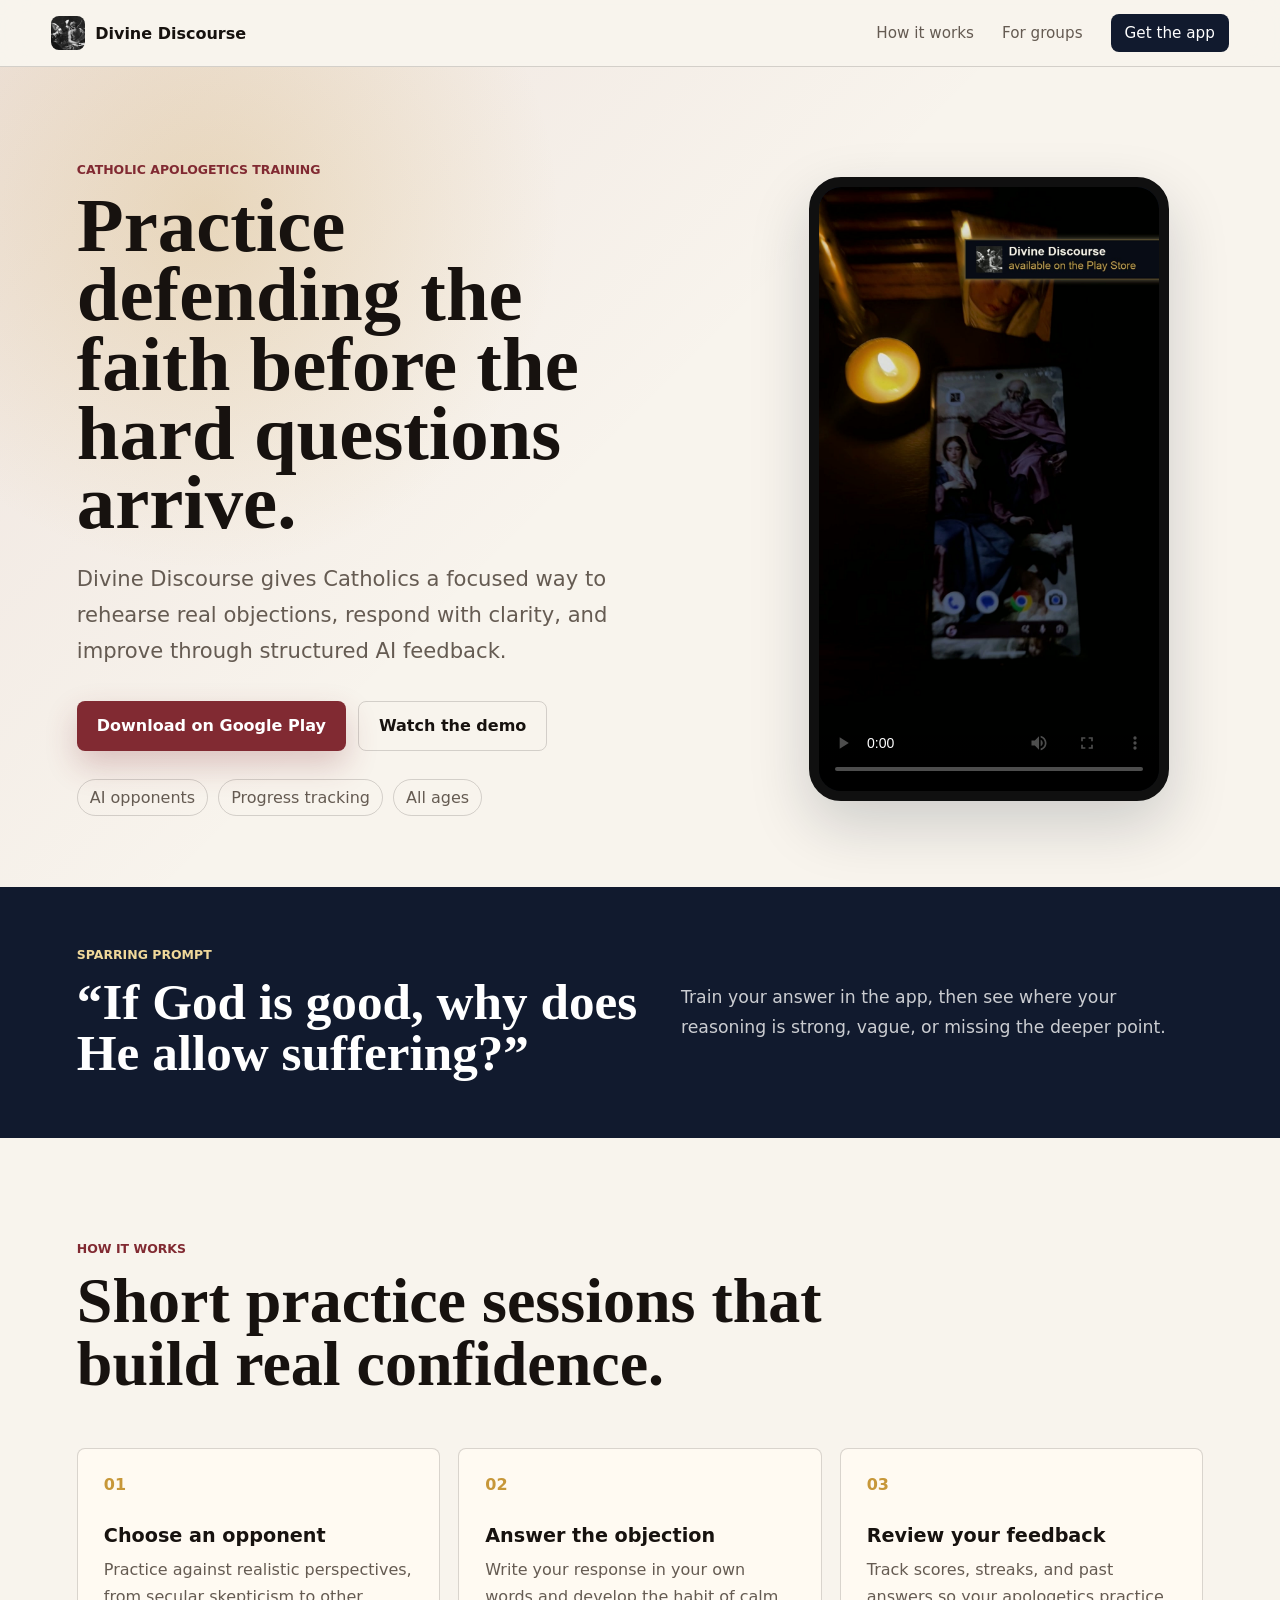
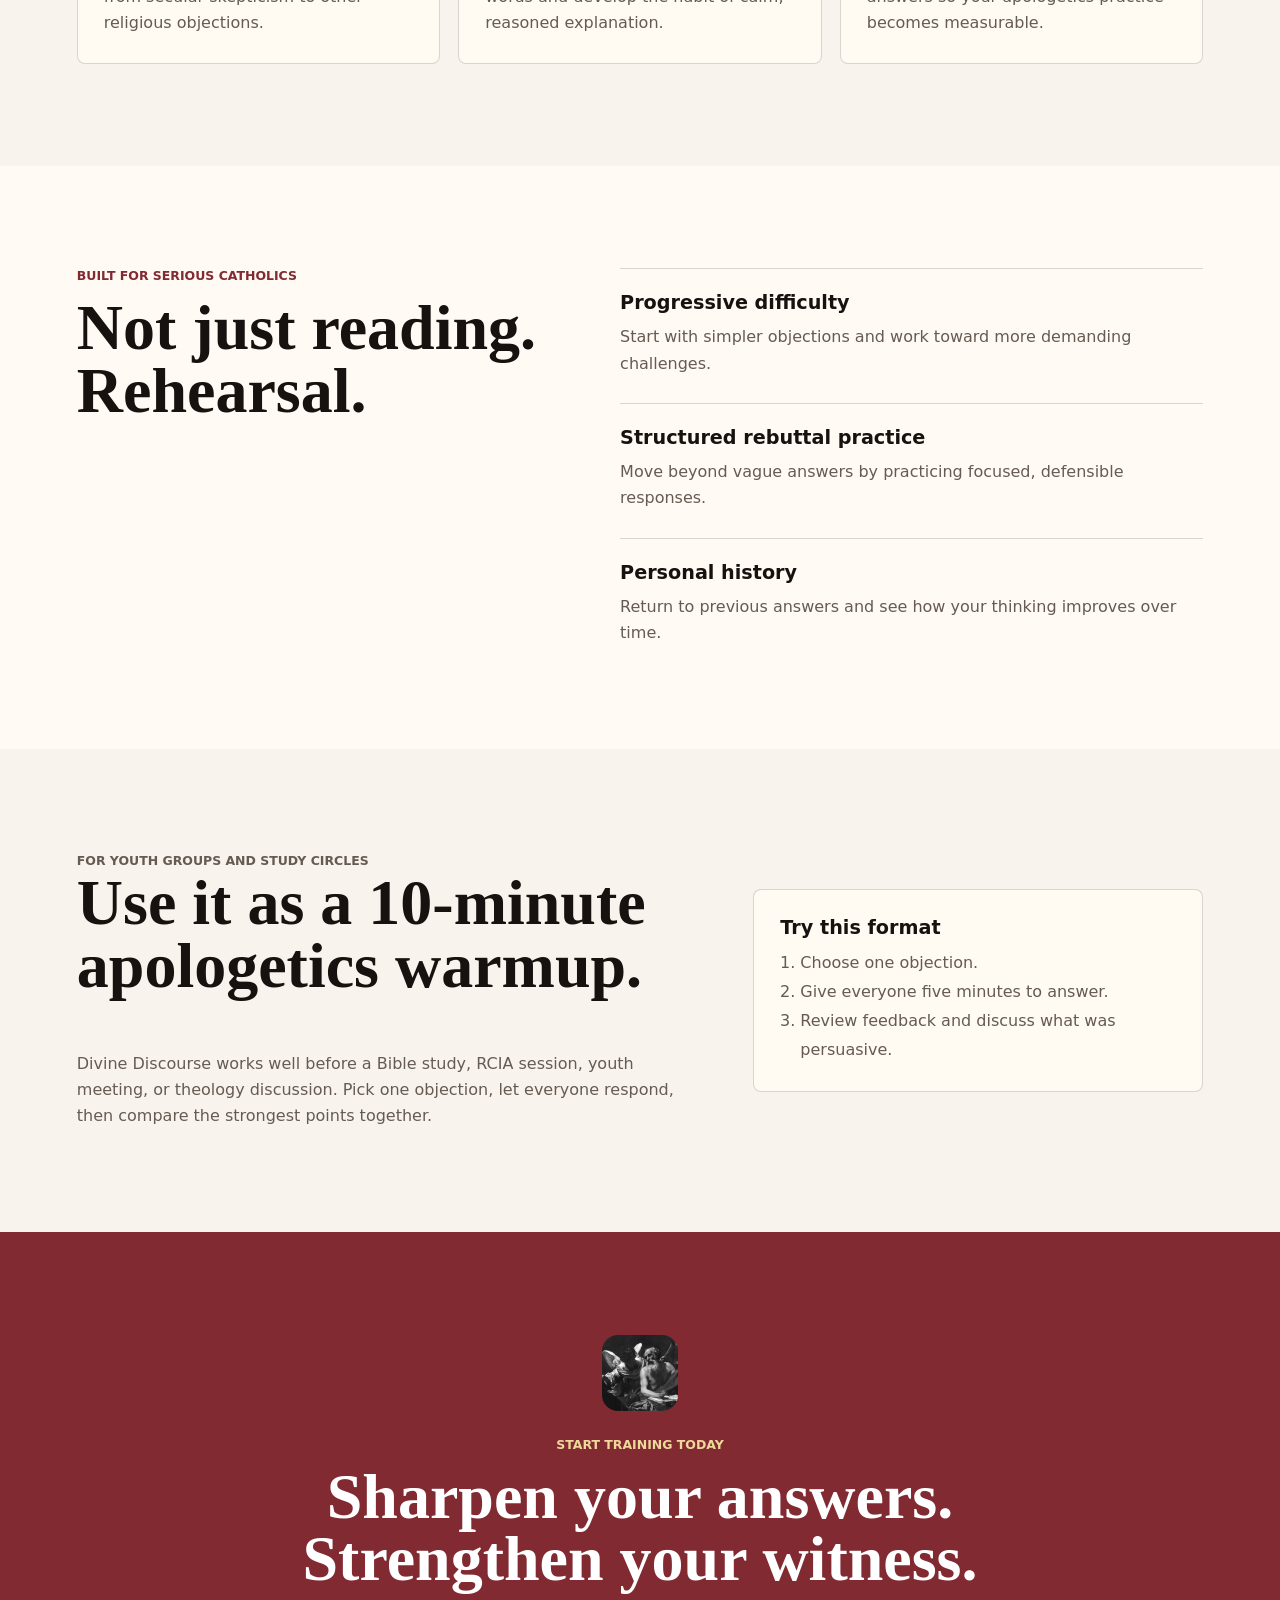
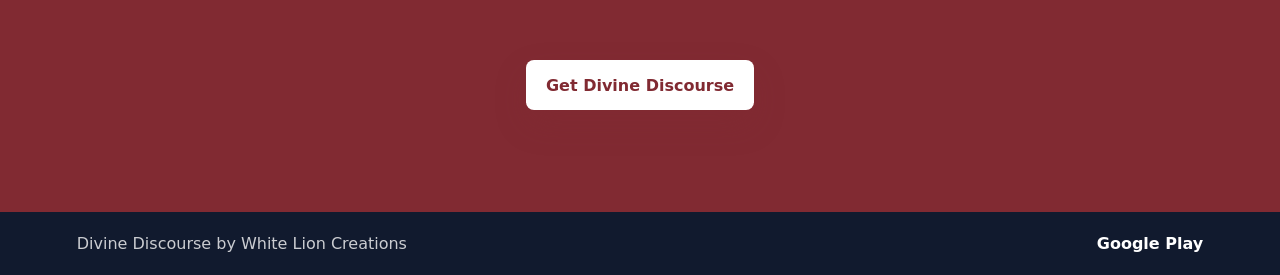
==== index.html @ 4ce4cdbd "Publish Divine Discourse landing page" ====
<!doctype html>
<html lang="en">
  <head>
    <meta charset="utf-8" />
    <meta name="viewport" content="width=device-width, initial-scale=1" />
    <title>Divine Discourse | Catholic Apologetics Training</title>
    <meta
      name="description"
      content="Practice Catholic apologetics against realistic objections with AI-powered sparring partners. Build confidence, sharpen your reasoning, and defend the faith thoughtfully."
    />
    <meta property="og:title" content="Divine Discourse" />
    <meta
      property="og:description"
      content="Catholic apologetics training with AI opponents, structured practice, and progress tracking."
    />
    <meta property="og:type" content="website" />
    <meta property="og:image" content="assets/icon.png" />
    <link rel="icon" href="assets/icon.png" />
    <link rel="stylesheet" href="styles.css" />
  </head>
  <body>
    <header class="site-header">
      <a class="brand" href="#top" aria-label="Divine Discourse home">
        <img src="assets/icon.png" alt="" />
        <span>Divine Discourse</span>
      </a>
      <nav aria-label="Primary">
        <a href="#how-it-works">How it works</a>
        <a href="#for-groups">For groups</a>
        <a class="nav-cta" href="https://play.google.com/store/apps/details?id=app.divinediscourse.mobile">Get the app</a>
      </nav>
    </header>

    <main id="top">
      <section class="hero">
        <div class="hero-copy">
          <p class="eyebrow">Catholic apologetics training</p>
          <h1>Practice defending the faith before the hard questions arrive.</h1>
          <p class="hero-text">
            Divine Discourse gives Catholics a focused way to rehearse real objections, respond with clarity, and improve through structured AI feedback.
          </p>
          <div class="hero-actions">
            <a class="button primary" href="https://play.google.com/store/apps/details?id=app.divinediscourse.mobile">
              Download on Google Play
            </a>
            <a class="button secondary" href="#demo">Watch the demo</a>
          </div>
          <div class="trust-row" aria-label="App highlights">
            <span>AI opponents</span>
            <span>Progress tracking</span>
            <span>All ages</span>
          </div>
        </div>

        <div class="phone-stage" id="demo" aria-label="Divine Discourse app demo">
          <div class="phone-frame">
            <video controls playsinline preload="metadata" poster="assets/demo-poster.jpg">
              <source src="assets/demo-web.mp4" type="video/mp4" />
              Your browser does not support the video tag.
            </video>
          </div>
        </div>
      </section>

      <section class="objection-band" aria-label="Example objection">
        <div>
          <p class="eyebrow">Sparring prompt</p>
          <h2>“If God is good, why does He allow suffering?”</h2>
        </div>
        <p>
          Train your answer in the app, then see where your reasoning is strong, vague, or missing the deeper point.
        </p>
      </section>

      <section class="section" id="how-it-works">
        <div class="section-heading">
          <p class="eyebrow">How it works</p>
          <h2>Short practice sessions that build real confidence.</h2>
        </div>
        <div class="steps">
          <article>
            <span>01</span>
            <h3>Choose an opponent</h3>
            <p>Practice against realistic perspectives, from secular skepticism to other religious objections.</p>
          </article>
          <article>
            <span>02</span>
            <h3>Answer the objection</h3>
            <p>Write your response in your own words and develop the habit of calm, reasoned explanation.</p>
          </article>
          <article>
            <span>03</span>
            <h3>Review your feedback</h3>
            <p>Track scores, streaks, and past answers so your apologetics practice becomes measurable.</p>
          </article>
        </div>
      </section>

      <section class="section split">
        <div>
          <p class="eyebrow">Built for serious Catholics</p>
          <h2>Not just reading. Rehearsal.</h2>
        </div>
        <div class="feature-list">
          <div>
            <h3>Progressive difficulty</h3>
            <p>Start with simpler objections and work toward more demanding challenges.</p>
          </div>
          <div>
            <h3>Structured rebuttal practice</h3>
            <p>Move beyond vague answers by practicing focused, defensible responses.</p>
          </div>
          <div>
            <h3>Personal history</h3>
            <p>Return to previous answers and see how your thinking improves over time.</p>
          </div>
        </div>
      </section>

      <section class="section group-section" id="for-groups">
        <div class="group-copy">
          <p class="eyebrow">For youth groups and study circles</p>
          <h2>Use it as a 10-minute apologetics warmup.</h2>
          <p>
            Divine Discourse works well before a Bible study, RCIA session, youth meeting, or theology discussion. Pick one objection, let everyone respond, then compare the strongest points together.
          </p>
        </div>
        <div class="group-card">
          <h3>Try this format</h3>
          <ol>
            <li>Choose one objection.</li>
            <li>Give everyone five minutes to answer.</li>
            <li>Review feedback and discuss what was persuasive.</li>
          </ol>
        </div>
      </section>

      <section class="final-cta">
        <img src="assets/icon.png" alt="" />
        <p class="eyebrow">Start training today</p>
        <h2>Sharpen your answers. Strengthen your witness.</h2>
        <a class="button primary" href="https://play.google.com/store/apps/details?id=app.divinediscourse.mobile">
          Get Divine Discourse
        </a>
      </section>
    </main>

    <footer>
      <p>Divine Discourse by White Lion Creations</p>
      <a href="https://play.google.com/store/apps/details?id=app.divinediscourse.mobile">Google Play</a>
    </footer>
  </body>
</html>
---- styles.css ----
:root {
  color-scheme: light;
  --ink: #17120f;
  --muted: #655b52;
  --paper: #f8f4ed;
  --surface: #fffaf2;
  --navy: #111a2e;
  --wine: #812a32;
  --gold: #c79739;
  --gold-soft: #f0d89a;
  --line: rgba(23, 18, 15, 0.16);
  --shadow: 0 24px 60px rgba(17, 26, 46, 0.18);
}

* {
  box-sizing: border-box;
}

html {
  scroll-behavior: smooth;
}

body {
  margin: 0;
  font-family: ui-sans-serif, system-ui, -apple-system, BlinkMacSystemFont, "Segoe UI", sans-serif;
  background: var(--paper);
  color: var(--ink);
  overflow-x: hidden;
}

a {
  color: inherit;
  text-decoration: none;
}

.site-header {
  align-items: center;
  background: rgba(248, 244, 237, 0.88);
  border-bottom: 1px solid var(--line);
  display: flex;
  gap: 24px;
  justify-content: space-between;
  left: 0;
  padding: 14px clamp(18px, 4vw, 56px);
  position: sticky;
  right: 0;
  top: 0;
  z-index: 20;
  backdrop-filter: blur(16px);
}

.brand {
  align-items: center;
  display: flex;
  gap: 10px;
  font-weight: 800;
  min-width: max-content;
}

.brand img {
  border-radius: 8px;
  height: 34px;
  width: 34px;
}

nav {
  align-items: center;
  display: flex;
  gap: clamp(14px, 3vw, 28px);
  color: var(--muted);
  font-size: 0.95rem;
}

nav a:hover {
  color: var(--ink);
}

.nav-cta {
  background: var(--navy);
  border-radius: 8px;
  color: #fff;
  padding: 10px 14px;
}

.hero {
  align-items: center;
  display: grid;
  grid-template-columns: minmax(0, 1.02fr) minmax(300px, 0.72fr);
  gap: clamp(34px, 7vw, 92px);
  min-height: min(820px, calc(100vh - 64px));
  padding: clamp(40px, 5vw, 72px) clamp(20px, 6vw, 88px) 40px;
  position: relative;
}

.hero::before {
  background:
    radial-gradient(circle at 16% 18%, rgba(199, 151, 57, 0.24), transparent 28%),
    linear-gradient(135deg, rgba(129, 42, 50, 0.08), transparent 48%);
  content: "";
  inset: 0;
  pointer-events: none;
  position: absolute;
}

.hero-copy,
.phone-stage {
  position: relative;
}

.hero-copy {
  max-width: 100%;
}

.eyebrow {
  color: var(--wine);
  font-size: 0.78rem;
  font-weight: 800;
  letter-spacing: 0;
  margin: 0 0 14px;
  text-transform: uppercase;
}

h1,
h2,
h3,
p {
  margin-top: 0;
}

h1 {
  font-family: Georgia, "Times New Roman", serif;
  font-size: clamp(3rem, 6vw, 5.65rem);
  line-height: 0.9;
  margin-bottom: 24px;
  max-width: 920px;
}

.hero-text {
  color: var(--muted);
  font-size: clamp(1.08rem, 2vw, 1.32rem);
  line-height: 1.7;
  max-width: 680px;
}

.hero-actions {
  align-items: center;
  display: flex;
  flex-wrap: wrap;
  gap: 12px;
  margin-top: 32px;
}

.button {
  align-items: center;
  border-radius: 8px;
  display: inline-flex;
  font-weight: 800;
  justify-content: center;
  min-height: 50px;
  padding: 14px 20px;
}

.button.primary {
  background: var(--wine);
  box-shadow: 0 14px 32px rgba(129, 42, 50, 0.24);
  color: #fff;
}

.button.secondary {
  border: 1px solid var(--line);
  color: var(--ink);
}

.trust-row {
  color: var(--muted);
  display: flex;
  flex-wrap: wrap;
  gap: 10px;
  margin-top: 28px;
}

.trust-row span {
  border: 1px solid var(--line);
  border-radius: 999px;
  padding: 8px 12px;
}

.phone-stage {
  display: flex;
  justify-content: center;
}

.phone-frame {
  background: var(--navy);
  border: 10px solid #101010;
  border-radius: 32px;
  box-shadow: var(--shadow);
  max-width: 360px;
  overflow: hidden;
  width: min(82vw, 360px);
}

.phone-frame video {
  aspect-ratio: 9 / 16;
  background: #000;
  display: block;
  object-fit: cover;
  width: 100%;
}

.objection-band {
  align-items: center;
  background: var(--navy);
  color: #fff;
  display: grid;
  gap: 24px;
  grid-template-columns: 1fr 0.9fr;
  padding: clamp(34px, 5vw, 60px) clamp(20px, 6vw, 88px);
}

.objection-band .eyebrow {
  color: var(--gold-soft);
}

.objection-band h2 {
  font-family: Georgia, "Times New Roman", serif;
  font-size: clamp(1.9rem, 4vw, 4rem);
  line-height: 1;
  margin-bottom: 0;
}

.objection-band p:last-child {
  color: rgba(255, 255, 255, 0.78);
  font-size: 1.08rem;
  line-height: 1.7;
  margin-bottom: 0;
}

.section {
  padding: clamp(58px, 8vw, 112px) clamp(20px, 6vw, 88px);
}

.section-heading {
  max-width: 760px;
}

.section h2,
.final-cta h2 {
  font-family: Georgia, "Times New Roman", serif;
  font-size: clamp(2.2rem, 5vw, 4.8rem);
  line-height: 0.98;
}

.steps {
  display: grid;
  gap: 18px;
  grid-template-columns: repeat(3, 1fr);
  margin-top: 34px;
}

.steps article,
.group-card {
  background: var(--surface);
  border: 1px solid var(--line);
  border-radius: 8px;
  padding: 26px;
}

.steps span {
  color: var(--gold);
  display: block;
  font-weight: 900;
  margin-bottom: 30px;
}

.steps h3,
.feature-list h3,
.group-card h3 {
  font-size: 1.2rem;
  margin-bottom: 10px;
}

.steps p,
.feature-list p,
.group-copy p {
  color: var(--muted);
  line-height: 1.65;
  margin-bottom: 0;
}

.split {
  align-items: start;
  background: #fffaf4;
  display: grid;
  gap: clamp(28px, 6vw, 80px);
  grid-template-columns: 0.8fr 1fr;
}

.feature-list {
  display: grid;
  gap: 26px;
}

.feature-list > div {
  border-top: 1px solid var(--line);
  padding-top: 22px;
}

.group-section {
  align-items: center;
  display: grid;
  gap: clamp(26px, 6vw, 80px);
  grid-template-columns: 1fr 0.75fr;
}

.group-copy {
  max-width: 760px;
}

.group-card ol {
  color: var(--muted);
  line-height: 1.8;
  margin: 0;
  padding-left: 20px;
}

.final-cta {
  background: var(--wine);
  color: #fff;
  padding: clamp(58px, 8vw, 104px) 20px;
  text-align: center;
}

.final-cta img {
  border-radius: 16px;
  height: 76px;
  margin-bottom: 22px;
  width: 76px;
}

.final-cta .eyebrow {
  color: var(--gold-soft);
}

.final-cta h2 {
  margin-left: auto;
  margin-right: auto;
  max-width: 780px;
}

.final-cta .button.primary {
  background: #fff;
  color: var(--wine);
  margin-top: 16px;
}

footer {
  align-items: center;
  background: var(--navy);
  color: rgba(255, 255, 255, 0.78);
  display: flex;
  flex-wrap: wrap;
  gap: 16px;
  justify-content: space-between;
  padding: 22px clamp(20px, 6vw, 88px);
}

footer p {
  margin: 0;
}

footer a {
  color: #fff;
  font-weight: 800;
}

@media (max-width: 860px) {
  .site-header {
    align-items: flex-start;
    flex-direction: column;
  }

  nav {
    justify-content: space-between;
    width: 100%;
  }

  .hero,
  .objection-band,
  .split,
  .group-section {
    grid-template-columns: 1fr;
  }

  .hero {
    min-height: auto;
  }

  .phone-stage {
    justify-content: flex-start;
  }

  .steps {
    grid-template-columns: 1fr;
  }
}

@media (max-width: 560px) {
  nav {
    display: none;
  }

  .hero {
    padding-top: 36px;
  }

  .hero-copy {
    max-width: calc(100vw - 40px);
  }

  h1 {
    font-size: clamp(2.45rem, 12vw, 3.45rem);
  }

  .hero-actions .button {
    width: 100%;
  }

  .phone-frame {
    width: min(100%, 340px);
  }
}
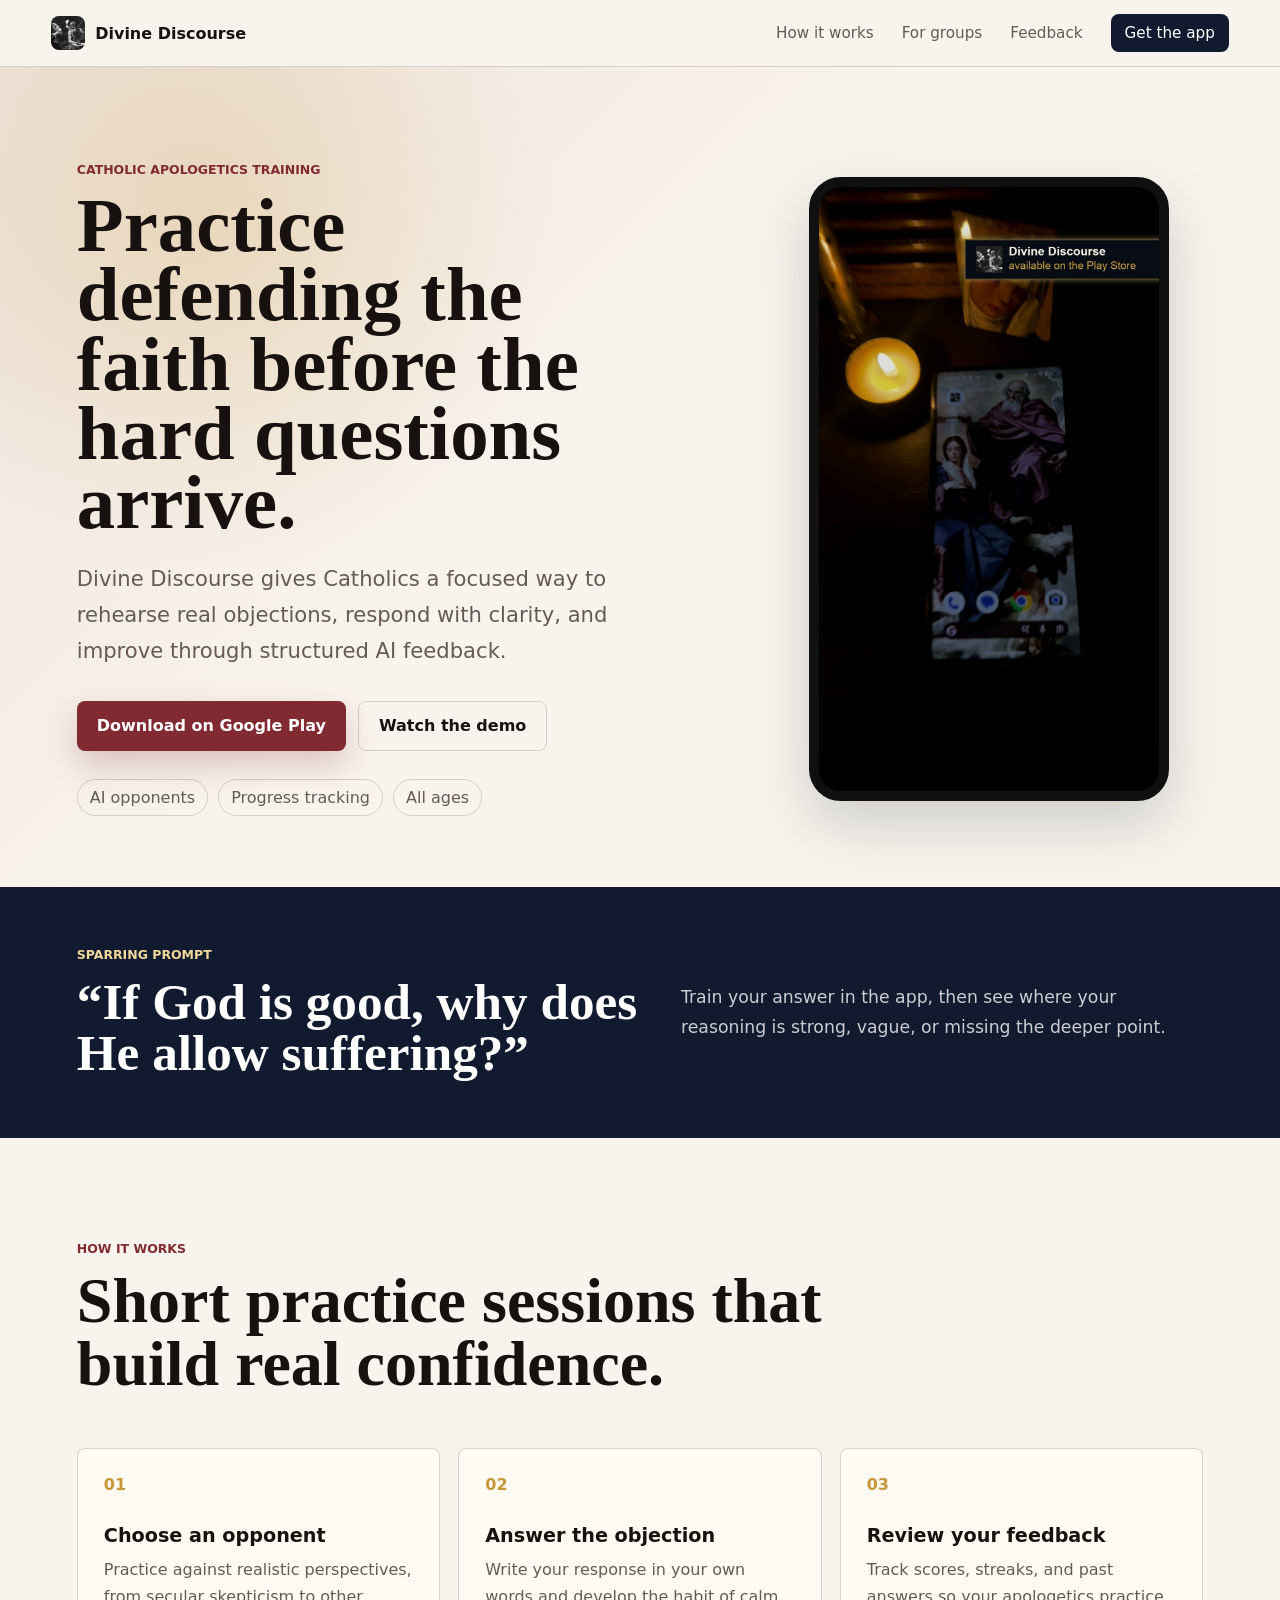
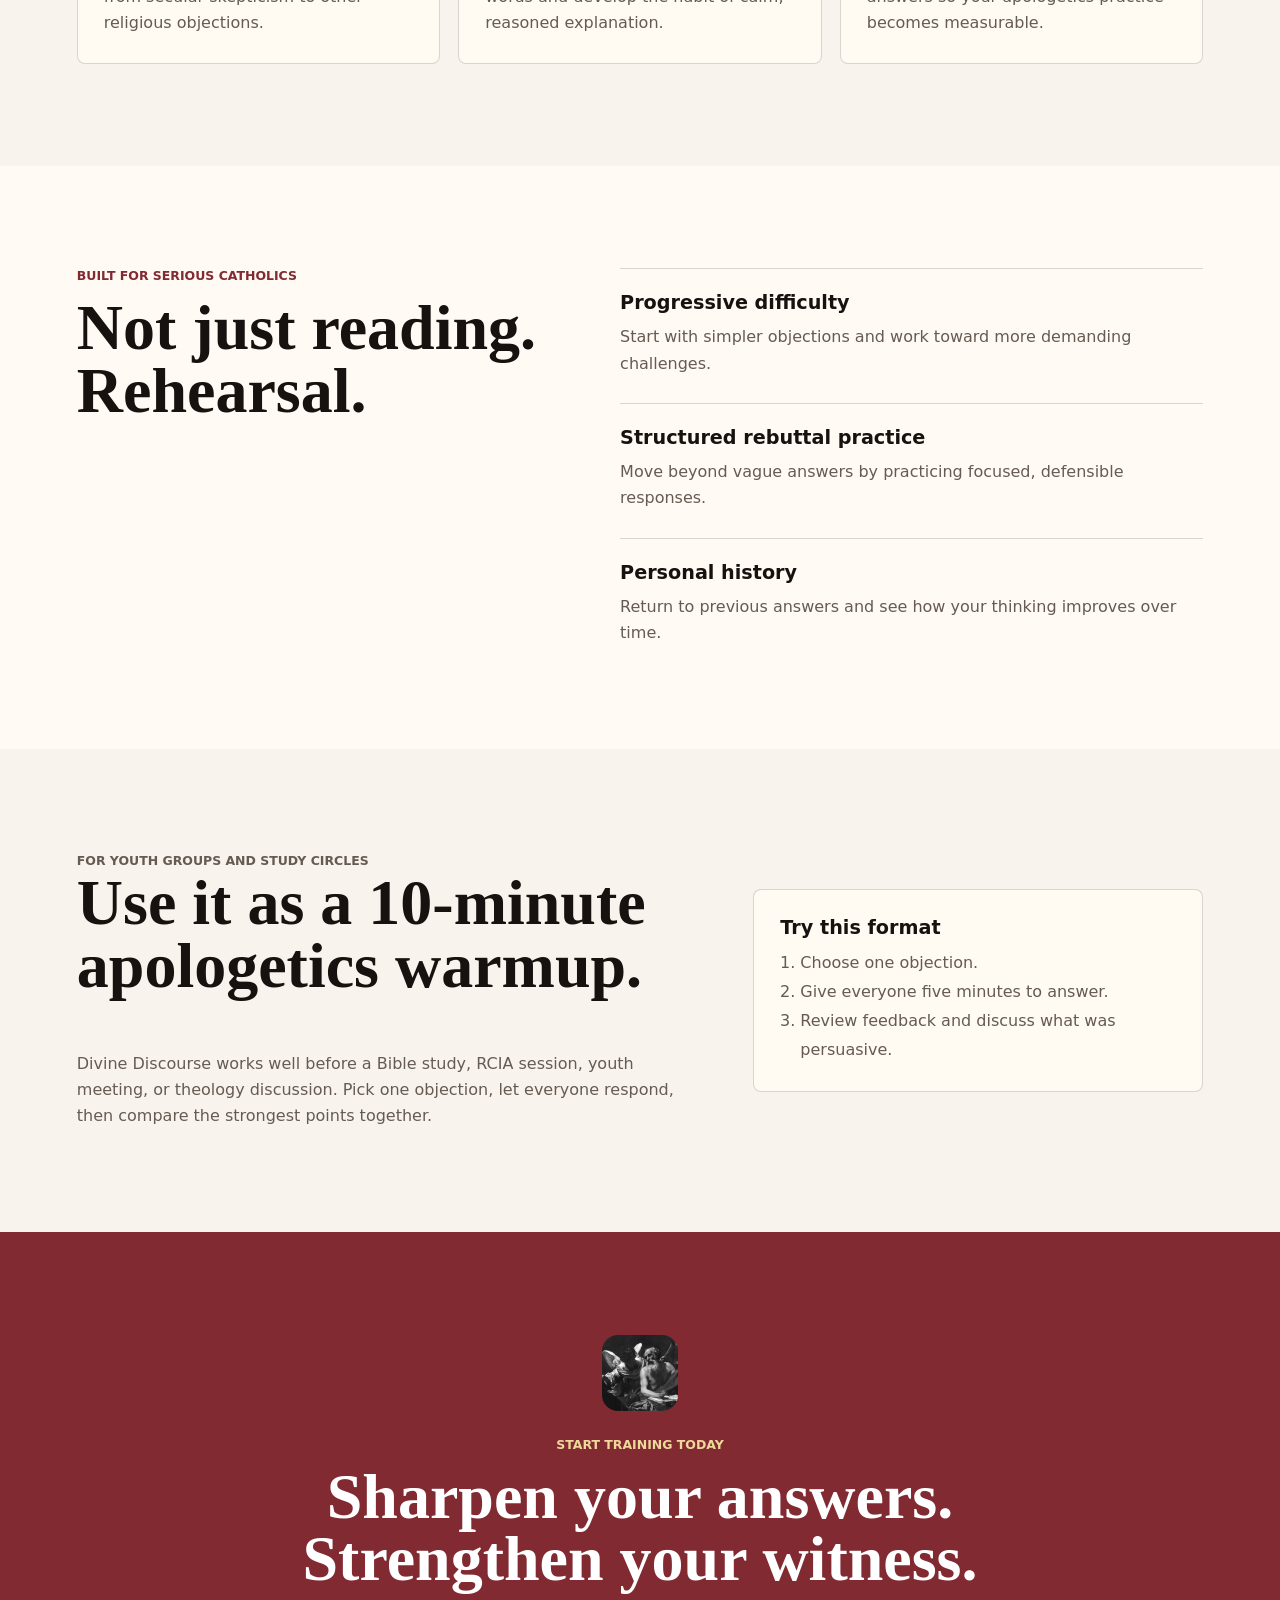
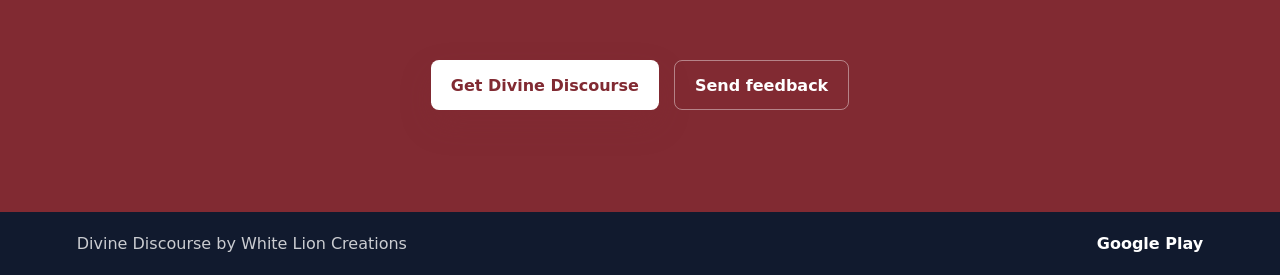
==== commit 3d25bdb0: "Add feedback page" ====
--- a/index.html
+++ b/index.html
@@ -27,6 +27,7 @@
       <nav aria-label="Primary">
         <a href="#how-it-works">How it works</a>
         <a href="#for-groups">For groups</a>
+        <a href="feedback.html">Feedback</a>
         <a class="nav-cta" href="https://play.google.com/store/apps/details?id=app.divinediscourse.mobile">Get the app</a>
       </nav>
     </header>
@@ -142,6 +143,7 @@
         <a class="button primary" href="https://play.google.com/store/apps/details?id=app.divinediscourse.mobile">
           Get Divine Discourse
         </a>
+        <a class="button ghost" href="feedback.html">Send feedback</a>
       </section>
     </main>
 
--- a/styles.css
+++ b/styles.css
@@ -354,6 +354,13 @@
   margin-top: 16px;
 }
 
+.final-cta .button.ghost {
+  border: 1px solid rgba(255, 255, 255, 0.42);
+  color: #fff;
+  margin-left: 10px;
+  margin-top: 16px;
+}
+
 footer {
   align-items: center;
   background: var(--navy);
@@ -374,6 +381,111 @@
   font-weight: 800;
 }
 
+.feedback-page {
+  background:
+    radial-gradient(circle at 12% 10%, rgba(199, 151, 57, 0.18), transparent 34%),
+    var(--paper);
+}
+
+.feedback-main {
+  display: grid;
+  gap: clamp(28px, 6vw, 76px);
+  grid-template-columns: minmax(0, 0.82fr) minmax(320px, 1fr);
+  padding: clamp(44px, 7vw, 92px) clamp(20px, 6vw, 88px);
+}
+
+.feedback-intro {
+  max-width: 620px;
+}
+
+.feedback-intro h1,
+.thanks-main h1 {
+  font-family: Georgia, "Times New Roman", serif;
+  font-size: clamp(3rem, 7vw, 6rem);
+  line-height: 0.92;
+}
+
+.feedback-intro p,
+.thanks-main p {
+  color: var(--muted);
+  font-size: 1.12rem;
+  line-height: 1.72;
+}
+
+.feedback-form {
+  background: var(--surface);
+  border: 1px solid var(--line);
+  border-radius: 8px;
+  box-shadow: var(--shadow);
+  display: grid;
+  gap: 18px;
+  padding: clamp(22px, 4vw, 34px);
+}
+
+.feedback-form label {
+  display: grid;
+  gap: 8px;
+}
+
+.feedback-form span {
+  color: var(--ink);
+  font-weight: 800;
+}
+
+.feedback-form input,
+.feedback-form select,
+.feedback-form textarea {
+  appearance: none;
+  background: #fff;
+  border: 1px solid var(--line);
+  border-radius: 8px;
+  color: var(--ink);
+  font: inherit;
+  min-height: 48px;
+  padding: 12px 14px;
+  width: 100%;
+}
+
+.feedback-form textarea {
+  line-height: 1.55;
+  resize: vertical;
+}
+
+.feedback-form input:focus,
+.feedback-form select:focus,
+.feedback-form textarea:focus {
+  border-color: var(--gold);
+  outline: 3px solid rgba(199, 151, 57, 0.18);
+}
+
+.feedback-form .button {
+  border: 0;
+  cursor: pointer;
+  margin-top: 8px;
+}
+
+.form-note {
+  color: var(--muted);
+  font-size: 0.9rem;
+  line-height: 1.55;
+  margin: 0;
+}
+
+.thanks-main {
+  margin: 0 auto;
+  max-width: 700px;
+  min-height: 100vh;
+  padding: 90px 20px;
+  text-align: center;
+}
+
+.thanks-main img {
+  border-radius: 16px;
+  height: 82px;
+  margin-bottom: 22px;
+  width: 82px;
+}
+
 @media (max-width: 860px) {
   .site-header {
     align-items: flex-start;
@@ -388,7 +500,8 @@
   .hero,
   .objection-band,
   .split,
-  .group-section {
+  .group-section,
+  .feedback-main {
     grid-template-columns: 1fr;
   }
 
@@ -426,6 +539,11 @@
     width: 100%;
   }
 
+  .final-cta .button.ghost {
+    margin-left: 0;
+    width: 100%;
+  }
+
   .phone-frame {
     width: min(100%, 340px);
   }
